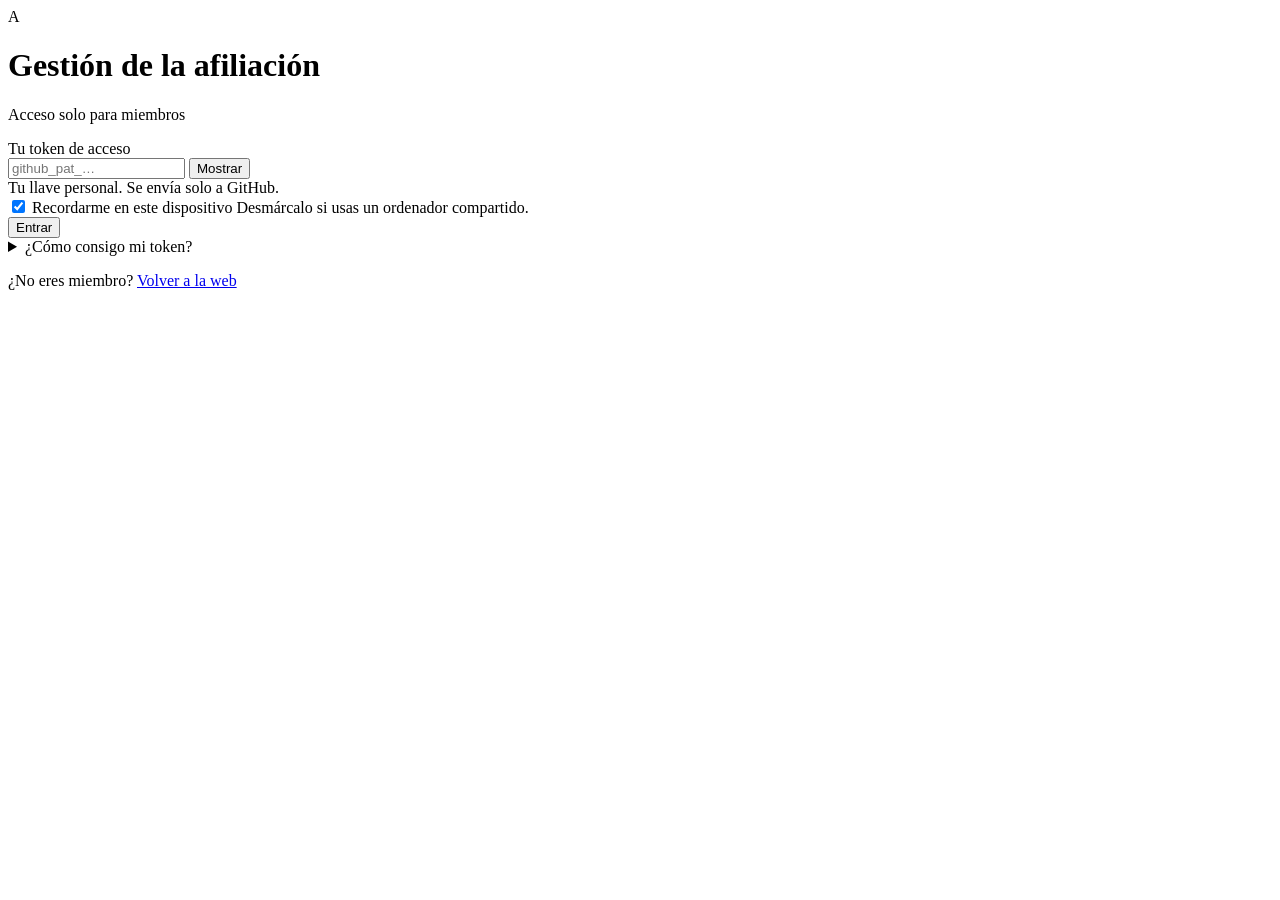
==== index.html @ a18afb82 "Primera versión" ====
<!doctype html>
<html lang="es">
<head>
  <meta charset="utf-8">
  <meta name="viewport" content="width=device-width, initial-scale=1">
  <meta name="robots" content="noindex">
  <title>Acceso · Gestión de la afiliación</title>
  <script src="js/funcionesAcceso.js" defer></script>
  <link rel="stylesheet" href="gestion.css">
</head>
<body>
  <main class="pagina-login">
    <div class="login">

      <header class="login-cabecera">
        <div class="marca-logo" aria-hidden="true">A</div>
        <h1>Gestión de la afiliación</h1>
        <p>Acceso solo para miembros</p>
      </header>

      <form id="form-login" class="tarjeta" novalidate>
        <div class="tarjeta-cuerpo">

          <!-- Mensaje de error: quita "hidden" y cambia el texto cuando falle el acceso -->
          <div id="login-error" class="aviso error" role="alert" hidden>
            <span id="login-error-texto">No tienes acceso. Pide que te añadan a la afiliación en GitHub.</span>
          </div>

          <div class="campo">
            <label class="etiqueta" for="input-token">Tu token de acceso</label>
            <div class="con-boton">
              <input id="input-token" name="token" type="password" autocomplete="off"
                     spellcheck="false" autocapitalize="off" placeholder="github_pat_…" required>
              <!-- Cambia el type del input entre "password" y "text" -->
              <button id="btn-mostrar-token" class="boton fantasma pequeno" type="button" aria-pressed="false">Mostrar</button>
            </div>
            <span class="ayuda">Tu llave personal. Se envía solo a GitHub.</span>
          </div>

          <div class="login-opciones">
            <label class="casilla">
              <input id="check-recordar" type="checkbox" checked>
              Recordarme en este dispositivo
            </label>
            <span class="ayuda">Desmárcalo si usas un ordenador compartido.</span>
          </div>

          <!-- Mientras compruebas el token: disabled + aria-busy="true" y texto "Comprobando…" -->
          <button id="btn-entrar" class="boton ancho" type="submit">Entrar</button>

          <details class="ayuda-token">
            <summary>¿Cómo consigo mi token?</summary>
            <ol>
              <li>En GitHub, pulsa tu foto → <strong>Settings</strong> → <strong>Developer settings</strong>.</li>
              <li><strong>Personal access tokens</strong> → <strong>Fine-grained tokens</strong> → <strong>Generate new token</strong>.</li>
              <li>En <strong>Resource owner</strong> elige la organización de la afiliación.</li>
              <li><strong>Repository access</strong>: <em>Only select repositories</em> → <code>actividades</code>.</li>
              <li><strong>Permissions</strong> → <strong>Issues</strong>: <em>Read and write</em>.</li>
              <li>Pulsa <strong>Generate token</strong>, cópialo y pégalo aquí.</li>
            </ol>
          </details>

        </div>
      </form>

      <p class="login-pie">¿No eres miembro? <a href="../">Volver a la web</a></p>
    </div>
  </main>
</body>
</html>
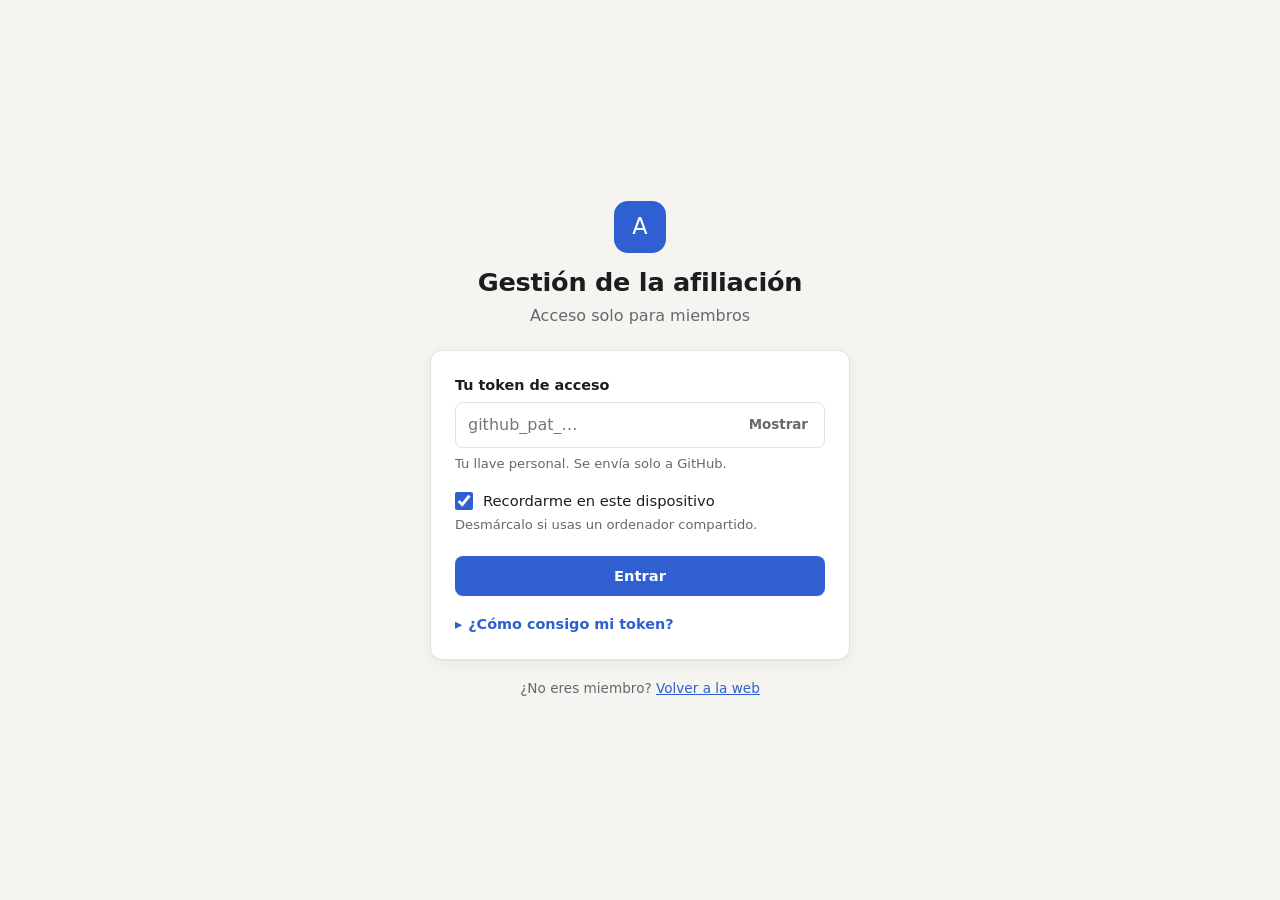
==== commit ae862b50: "Arreglo url css" ====
--- a/index.html
+++ b/index.html
@@ -6,7 +6,7 @@
   <meta name="robots" content="noindex">
   <title>Acceso · Gestión de la afiliación</title>
   <script src="js/funcionesAcceso.js" defer></script>
-  <link rel="stylesheet" href="gestion.css">
+  <link rel="stylesheet" href="css/estilos.css">
 </head>
 <body>
   <main class="pagina-login">
--- a/css/estilos.css
+++ b/css/estilos.css
@@ -0,0 +1,382 @@
+/* ==========================================================================
+   Gestión de la afiliación · estilos comunes
+   Páginas: login.html · nueva-solicitud.html · mis-solicitudes.html · admin.html
+   ========================================================================== */
+
+/* ---------- Colores y medidas (cámbialos aquí para toda la web) ---------- */
+:root {
+  --fondo: #f5f4f0;
+  --panel: #ffffff;
+  --panel-2: #faf9f6;
+  --texto: #1d1d1f;
+  --suave: #67676f;
+  --borde: #e3e1db;
+  --acento: #2f5fd0;
+  --acento-suave: #e8eefc;
+  --acento-texto: #ffffff;
+
+  --ok: #1f7a44;        --ok-fondo: #e4f3ea;        --ok-borde: #b9dec7;
+  --aviso: #8a5b00;     --aviso-fondo: #fdf1d8;     --aviso-borde: #efd499;
+  --peligro: #b3261e;   --peligro-fondo: #fbe6e3;   --peligro-borde: #efbcb5;
+
+  --radio: 12px;
+  --radio-sm: 8px;
+  --sombra: 0 1px 2px rgba(0,0,0,.04), 0 4px 16px rgba(0,0,0,.05);
+  --ancho: 1040px;
+}
+
+@media (prefers-color-scheme: dark) {
+  :root {
+    --fondo: #121214;
+    --panel: #1b1b1e;
+    --panel-2: #202024;
+    --texto: #ececef;
+    --suave: #9d9da6;
+    --borde: #2e2e33;
+    --acento: #6b93ff;
+    --acento-suave: #1d2744;
+    --acento-texto: #0d1020;
+
+    --ok: #7fd3a0;        --ok-fondo: #15301f;        --ok-borde: #245239;
+    --aviso: #f0c46b;     --aviso-fondo: #32280f;     --aviso-borde: #5a4719;
+    --peligro: #f1958c;   --peligro-fondo: #3a1a17;   --peligro-borde: #632b25;
+
+    --sombra: 0 1px 2px rgba(0,0,0,.3), 0 4px 16px rgba(0,0,0,.25);
+  }
+}
+
+/* ---------- Base ---------- */
+*, *::before, *::after { box-sizing: border-box; }
+[hidden] { display: none !important; }
+
+html { -webkit-text-size-adjust: 100%; }
+body {
+  margin: 0;
+  background: var(--fondo);
+  color: var(--texto);
+  font-family: system-ui, -apple-system, "Segoe UI", Roboto, sans-serif;
+  font-size: 16px;
+  line-height: 1.5;
+}
+a { color: var(--acento); }
+h1, h2, h3 { line-height: 1.2; margin: 0; }
+h1 { font-size: 1.6rem; letter-spacing: -0.01em; }
+h2 { font-size: 1.15rem; }
+h3 { font-size: 1.05rem; }
+p { margin: 0; }
+
+.visualmente-oculto {
+  position: absolute; width: 1px; height: 1px; overflow: hidden;
+  clip: rect(0 0 0 0); white-space: nowrap;
+}
+
+/* ---------- Roles ----------
+   Pon en <body> la clase "rol-admin" o "rol-miembro" según responda GitHub.
+   Todo lo que lleve el atributo data-solo-admin se oculta a los miembros. */
+body:not(.rol-admin) [data-solo-admin] { display: none !important; }
+
+/* ---------- Barra superior ---------- */
+.barra {
+  position: sticky; top: 0; z-index: 20;
+  background: color-mix(in srgb, var(--panel) 92%, transparent);
+  backdrop-filter: saturate(1.4) blur(8px);
+  border-bottom: 1px solid var(--borde);
+}
+.barra-interior {
+  max-width: var(--ancho); margin: 0 auto; padding: 10px 16px;
+  display: flex; align-items: center; gap: 16px; flex-wrap: wrap;
+}
+.marca {
+  display: flex; align-items: center; gap: 10px;
+  font-weight: 700; color: var(--texto); text-decoration: none; white-space: nowrap;
+}
+.marca-logo {
+  width: 30px; height: 30px; border-radius: 8px;
+  display: grid; place-items: center;
+  background: var(--acento); color: var(--acento-texto); font-size: .9rem;
+}
+.menu {
+  display: flex; gap: 2px; flex: 1; min-width: 0;
+  overflow-x: auto; scrollbar-width: none;
+}
+.menu::-webkit-scrollbar { display: none; }
+.menu a {
+  padding: 8px 12px; border-radius: var(--radio-sm);
+  color: var(--suave); text-decoration: none; font-weight: 500; white-space: nowrap;
+}
+.menu a:hover { background: var(--panel-2); color: var(--texto); }
+.menu a[aria-current="page"] { background: var(--acento-suave); color: var(--acento); font-weight: 600; }
+
+.usuario { display: flex; align-items: center; gap: 10px; }
+.avatar {
+  width: 32px; height: 32px; border-radius: 50%;
+  display: grid; place-items: center; flex: none; overflow: hidden;
+  background: var(--acento-suave); color: var(--acento); font-weight: 700; font-size: .85rem;
+}
+.avatar img { width: 100%; height: 100%; object-fit: cover; }
+.usuario-datos { display: flex; flex-direction: column; line-height: 1.2; }
+.usuario-nombre { font-weight: 600; font-size: .9rem; }
+.usuario-rol { font-size: .75rem; color: var(--suave); }
+
+@media (max-width: 720px) {
+  .barra-interior { gap: 8px 12px; }
+  .menu { order: 3; flex-basis: 100%; }
+  .usuario { margin-left: auto; }
+  .usuario-datos { display: none; }
+}
+
+/* ---------- Contenido ---------- */
+.contenido { max-width: var(--ancho); margin: 0 auto; padding: 28px 16px 72px; }
+.contenido-estrecho { max-width: 720px; }
+
+.cabecera-pagina {
+  display: flex; flex-wrap: wrap; align-items: flex-end; justify-content: space-between;
+  gap: 12px; margin-bottom: 20px;
+}
+.subtitulo { color: var(--suave); margin-top: 4px; }
+
+/* ---------- Botones ---------- */
+.boton {
+  display: inline-flex; align-items: center; justify-content: center; gap: 6px;
+  font: inherit; font-weight: 600; font-size: .92rem; line-height: 1.2;
+  padding: 10px 16px; border-radius: var(--radio-sm);
+  border: 1px solid transparent; cursor: pointer; white-space: nowrap;
+  background: var(--acento); color: var(--acento-texto); text-decoration: none;
+  transition: filter .15s, background .15s;
+}
+.boton:hover { filter: brightness(1.07); }
+.boton:focus-visible { outline: 2px solid var(--acento); outline-offset: 2px; }
+.boton:disabled, .boton[aria-busy="true"] { opacity: .55; cursor: not-allowed; }
+.boton.secundario { background: var(--panel); color: var(--texto); border-color: var(--borde); }
+.boton.secundario:hover { background: var(--panel-2); filter: none; }
+.boton.fantasma { background: transparent; color: var(--suave); }
+.boton.fantasma:hover { background: var(--panel-2); color: var(--texto); filter: none; }
+.boton.ok { background: var(--ok); color: #fff; }
+.boton.peligro { background: transparent; color: var(--peligro); border-color: var(--peligro-borde); }
+.boton.peligro:hover { background: var(--peligro-fondo); filter: none; }
+.boton.pequeno { padding: 6px 11px; font-size: .84rem; }
+.boton.ancho { width: 100%; }
+@media (prefers-color-scheme: dark) { .boton.ok { color: #0e1f14; } }
+
+/* ---------- Formularios ---------- */
+.campo { display: flex; flex-direction: column; gap: 6px; }
+.campo + .campo, .fila-campos + .campo, .campo + .fila-campos, .fila-campos + .fila-campos { margin-top: 18px; }
+.etiqueta { font-weight: 600; font-size: .9rem; }
+.obligatorio { color: var(--peligro); margin-left: 2px; }
+.ayuda { font-size: .82rem; color: var(--suave); }
+.error-campo { font-size: .82rem; color: var(--peligro); }
+
+input[type="text"], input[type="password"], input[type="search"], input[type="date"],
+input[type="time"], input[type="email"], input[type="url"], select, textarea {
+  width: 100%; font: inherit; color: var(--texto);
+  background: var(--panel); border: 1px solid var(--borde); border-radius: var(--radio-sm);
+  padding: 10px 12px; min-height: 44px;
+}
+textarea { min-height: 140px; resize: vertical; }
+input:focus, select:focus, textarea:focus { outline: 2px solid var(--acento); outline-offset: 0; border-color: transparent; }
+[aria-invalid="true"] { border-color: var(--peligro) !important; }
+
+.fila-campos { display: grid; grid-template-columns: repeat(auto-fit, minmax(180px, 1fr)); gap: 18px; }
+.fila-campos > .campo { margin-top: 0 !important; }
+
+.casilla { display: flex; align-items: center; gap: 10px; cursor: pointer; font-size: .92rem; }
+.casilla input { width: 18px; height: 18px; accent-color: var(--acento); margin: 0; }
+
+.con-boton { position: relative; }
+.con-boton input { padding-right: 88px; }
+.con-boton .boton { position: absolute; right: 5px; top: 50%; transform: translateY(-50%); }
+
+/* ---------- Tarjetas y avisos ---------- */
+.tarjeta {
+  background: var(--panel); border: 1px solid var(--borde);
+  border-radius: var(--radio); box-shadow: var(--sombra);
+}
+.tarjeta-cuerpo { padding: 24px; }
+.tarjeta-pie {
+  padding: 16px 24px; border-top: 1px solid var(--borde); background: var(--panel-2);
+  border-radius: 0 0 var(--radio) var(--radio);
+  display: flex; flex-wrap: wrap; gap: 10px; justify-content: flex-end;
+}
+@media (max-width: 560px) {
+  .tarjeta-cuerpo { padding: 18px; }
+  .tarjeta-pie { padding: 14px 18px; }
+  .tarjeta-pie .boton { flex: 1; }
+}
+
+.aviso {
+  display: flex; gap: 10px; align-items: flex-start;
+  padding: 12px 14px; border-radius: var(--radio-sm);
+  background: var(--acento-suave); color: var(--texto); font-size: .9rem;
+  border: 1px solid color-mix(in srgb, var(--acento) 25%, transparent);
+}
+.aviso-icono { flex: none; font-size: 1rem; line-height: 1.4; }
+.aviso.ok { background: var(--ok-fondo); border-color: var(--ok-borde); }
+.aviso.error { background: var(--peligro-fondo); border-color: var(--peligro-borde); }
+.aviso.atencion { background: var(--aviso-fondo); border-color: var(--aviso-borde); }
+
+/* ---------- Estados (chips) ---------- */
+.chip {
+  display: inline-flex; align-items: center; gap: 6px;
+  padding: 3px 10px; border-radius: 999px; font-size: .76rem; font-weight: 600;
+  border: 1px solid var(--borde); background: var(--panel-2); color: var(--suave);
+  white-space: nowrap;
+}
+.chip::before { content: ""; width: 7px; height: 7px; border-radius: 50%; background: currentColor; display: none; }
+.chip.pendiente { background: var(--aviso-fondo); border-color: var(--aviso-borde); color: var(--aviso); }
+.chip.aprobada  { background: var(--ok-fondo); border-color: var(--ok-borde); color: var(--ok); }
+.chip.rechazada { background: var(--peligro-fondo); border-color: var(--peligro-borde); color: var(--peligro); }
+.chip.pendiente::before, .chip.aprobada::before, .chip.rechazada::before { display: block; }
+
+/* ---------- Filtros y pestañas ---------- */
+.barra-herramientas {
+  display: flex; flex-wrap: wrap; gap: 10px; align-items: center; margin-bottom: 16px;
+}
+.barra-herramientas .buscador { flex: 1; min-width: 200px; }
+
+.filtros { display: flex; gap: 6px; flex-wrap: wrap; }
+.filtro {
+  font: inherit; font-size: .88rem; font-weight: 500; cursor: pointer;
+  padding: 7px 12px; border-radius: 999px;
+  border: 1px solid var(--borde); background: var(--panel); color: var(--suave);
+}
+.filtro:hover { color: var(--texto); }
+.filtro[aria-pressed="true"] { background: var(--texto); border-color: var(--texto); color: var(--fondo); }
+
+.pestanas {
+  display: flex; gap: 4px; margin-bottom: 18px;
+  border-bottom: 1px solid var(--borde); overflow-x: auto; scrollbar-width: none;
+}
+.pestanas::-webkit-scrollbar { display: none; }
+.pestana {
+  font: inherit; font-weight: 500; color: var(--suave); cursor: pointer; white-space: nowrap;
+  background: none; border: 0; border-bottom: 2px solid transparent;
+  padding: 10px 14px; margin-bottom: -1px;
+}
+.pestana:hover { color: var(--texto); }
+.pestana[aria-selected="true"] { color: var(--texto); border-bottom-color: var(--acento); font-weight: 600; }
+
+.contador {
+  display: inline-block; min-width: 22px; padding: 1px 7px; margin-left: 6px;
+  border-radius: 999px; background: var(--borde); color: var(--texto);
+  font-size: .74rem; font-weight: 600; text-align: center;
+}
+.pestana[aria-selected="true"] .contador { background: var(--acento); color: var(--acento-texto); }
+
+/* ---------- Lista de solicitudes ---------- */
+.lista { display: flex; flex-direction: column; gap: 12px; }
+
+.solicitud {
+  background: var(--panel); border: 1px solid var(--borde); border-radius: var(--radio);
+  padding: 18px 20px; display: grid; grid-template-columns: 1fr auto; gap: 16px;
+}
+.solicitud-cabecera { display: flex; flex-wrap: wrap; align-items: center; gap: 8px; margin-bottom: 6px; }
+.solicitud-id { font-size: .8rem; color: var(--suave); }
+.solicitud h3 { margin-bottom: 8px; overflow-wrap: anywhere; }
+.solicitud-datos {
+  display: flex; flex-wrap: wrap; gap: 4px 16px; margin: 0 0 10px; padding: 0; list-style: none;
+  font-size: .88rem; color: var(--suave);
+}
+.solicitud-datos li { display: flex; align-items: center; gap: 6px; }
+.solicitud-descripcion {
+  font-size: .94rem; overflow-wrap: anywhere;
+  display: -webkit-box; -webkit-line-clamp: 3; -webkit-box-orient: vertical; overflow: hidden;
+}
+.solicitud-autor { font-size: .82rem; color: var(--suave); margin-top: 10px; }
+.solicitud-motivo {
+  margin-top: 12px; padding: 10px 12px; border-radius: var(--radio-sm);
+  background: var(--peligro-fondo); border: 1px solid var(--peligro-borde); font-size: .88rem;
+}
+.solicitud-motivo strong { color: var(--peligro); }
+.solicitud-acciones {
+  display: flex; flex-direction: column; gap: 8px; align-items: stretch; min-width: 140px;
+}
+@media (max-width: 640px) {
+  .solicitud { grid-template-columns: 1fr; padding: 16px; }
+  .solicitud-acciones { flex-direction: row; flex-wrap: wrap; min-width: 0; }
+  .solicitud-acciones .boton { flex: 1; }
+}
+
+/* ---------- Estadísticas (admin) ---------- */
+.estadisticas {
+  display: grid; grid-template-columns: repeat(auto-fit, minmax(160px, 1fr)); gap: 12px; margin-bottom: 24px;
+}
+.estadistica {
+  background: var(--panel); border: 1px solid var(--borde); border-radius: var(--radio); padding: 14px 16px;
+}
+.estadistica-valor { font-size: 1.7rem; font-weight: 700; line-height: 1.1; }
+.estadistica-nombre { font-size: .84rem; color: var(--suave); margin-top: 2px; }
+.estadistica.pendiente .estadistica-valor { color: var(--aviso); }
+.estadistica.aprobada .estadistica-valor { color: var(--ok); }
+.estadistica.rechazada .estadistica-valor { color: var(--peligro); }
+
+.publicacion {
+  display: flex; flex-wrap: wrap; align-items: center; justify-content: space-between; gap: 12px;
+  padding: 14px 16px; margin-bottom: 20px;
+  background: var(--panel); border: 1px solid var(--borde); border-radius: var(--radio);
+}
+.publicacion-texto { font-size: .9rem; }
+.publicacion-texto span { color: var(--suave); }
+
+/* ---------- Estado vacío / cargando ---------- */
+.vacio {
+  text-align: center; padding: 48px 16px; color: var(--suave);
+  border: 1px dashed var(--borde); border-radius: var(--radio);
+}
+.vacio-icono { font-size: 2rem; margin-bottom: 8px; }
+.vacio h3 { color: var(--texto); margin-bottom: 6px; }
+.vacio .boton { margin-top: 16px; }
+
+.cargando { display: flex; justify-content: center; padding: 40px; }
+.girando {
+  width: 28px; height: 28px; border-radius: 50%;
+  border: 3px solid var(--borde); border-top-color: var(--acento);
+  animation: girar .8s linear infinite;
+}
+@keyframes girar { to { transform: rotate(360deg); } }
+
+/* ---------- Login ---------- */
+.pagina-login {
+  min-height: 100vh; min-height: 100dvh;
+  display: grid; place-items: center; padding: 24px 16px;
+}
+.login { width: 100%; max-width: 420px; }
+.login-cabecera { text-align: center; margin-bottom: 22px; }
+.login-cabecera .marca-logo { width: 52px; height: 52px; border-radius: 14px; font-size: 1.4rem; margin: 0 auto 14px; }
+.login-cabecera p { color: var(--suave); margin-top: 6px; }
+.login form .aviso { margin-bottom: 18px; }
+.login-opciones { margin: 16px 0 20px; }
+
+.ayuda-token { margin-top: 18px; font-size: .9rem; }
+.ayuda-token summary {
+  cursor: pointer; color: var(--acento); font-weight: 600; list-style: none;
+  display: flex; align-items: center; gap: 6px;
+}
+.ayuda-token summary::-webkit-details-marker { display: none; }
+.ayuda-token summary::before { content: "▸"; transition: transform .15s; }
+.ayuda-token[open] summary::before { transform: rotate(90deg); }
+.ayuda-token ol { margin: 12px 0 0; padding-left: 20px; color: var(--suave); }
+.ayuda-token li + li { margin-top: 6px; }
+.ayuda-token code {
+  font-size: .85em; background: var(--panel-2); border: 1px solid var(--borde);
+  padding: 1px 5px; border-radius: 5px; color: var(--texto);
+}
+.login-pie { text-align: center; margin-top: 18px; font-size: .85rem; color: var(--suave); }
+
+/* ---------- Diálogo (rechazar con motivo) ---------- */
+dialog {
+  width: min(480px, calc(100% - 32px)); padding: 0; border: 1px solid var(--borde);
+  border-radius: var(--radio); background: var(--panel); color: var(--texto); box-shadow: var(--sombra);
+}
+dialog::backdrop { background: rgba(0,0,0,.45); }
+.dialogo-cuerpo { padding: 22px 24px; }
+.dialogo-cuerpo h2 { margin-bottom: 6px; }
+.dialogo-cuerpo > p { color: var(--suave); margin-bottom: 16px; }
+
+/* ---------- Notificación flotante ---------- */
+.toast {
+  position: fixed; left: 50%; bottom: 20px; transform: translateX(-50%); z-index: 50;
+  max-width: calc(100% - 32px); padding: 11px 16px; border-radius: var(--radio-sm);
+  background: var(--texto); color: var(--fondo); font-size: .92rem; box-shadow: var(--sombra);
+}
+.toast.ok { background: var(--ok); color: #fff; }
+.toast.error { background: var(--peligro); color: #fff; }
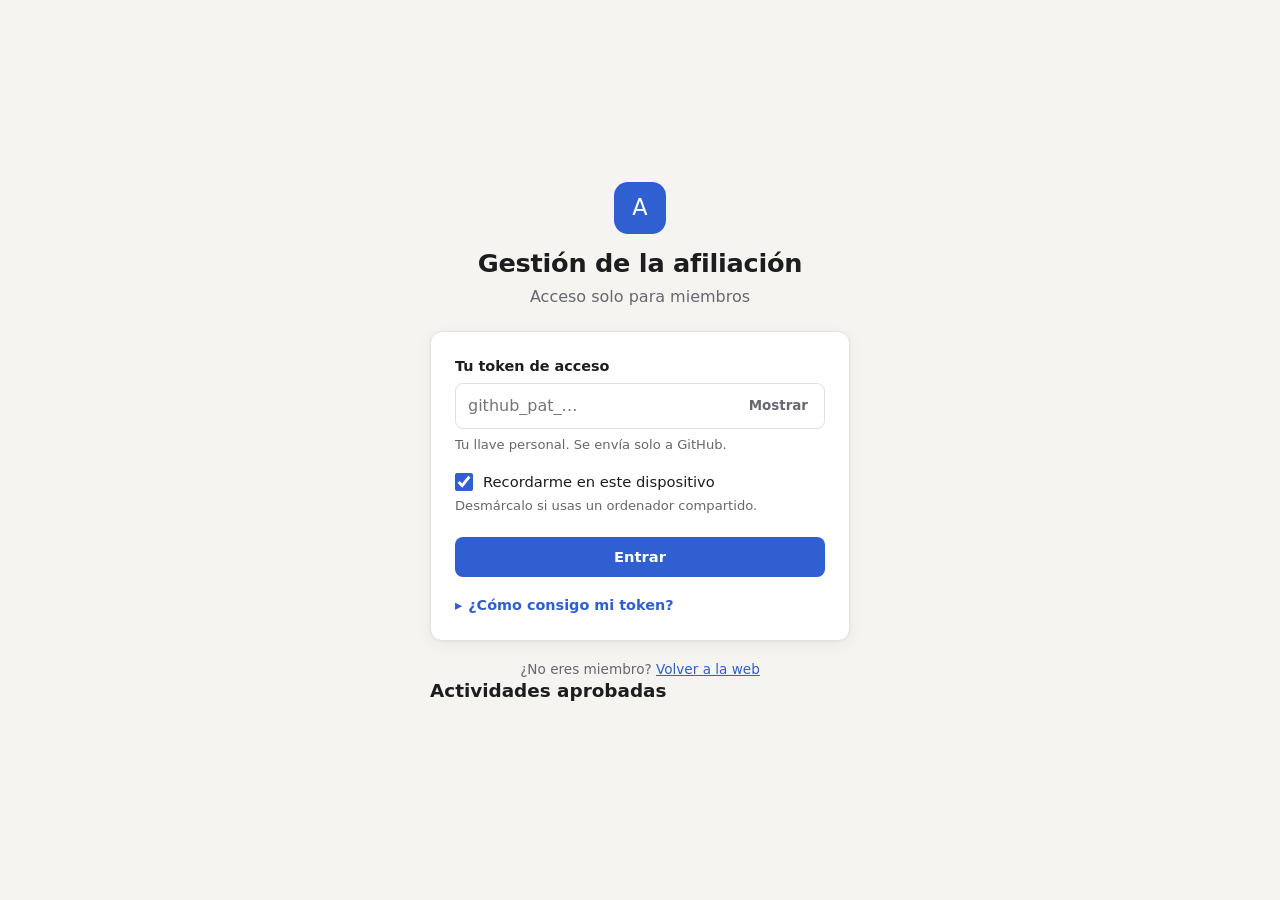
==== commit 63478e51: "Función subir json" ====
--- a/index.html
+++ b/index.html
@@ -64,6 +64,11 @@
       </form>
 
       <p class="login-pie">¿No eres miembro? <a href="../">Volver a la web</a></p>
+
+      <section class="bloque">
+        <h2>Actividades aprobadas</h2>
+        <ul id="lista-actividades" class="lista-actividades"></ul>
+      </section>
     </div>
   </main>
 </body>
